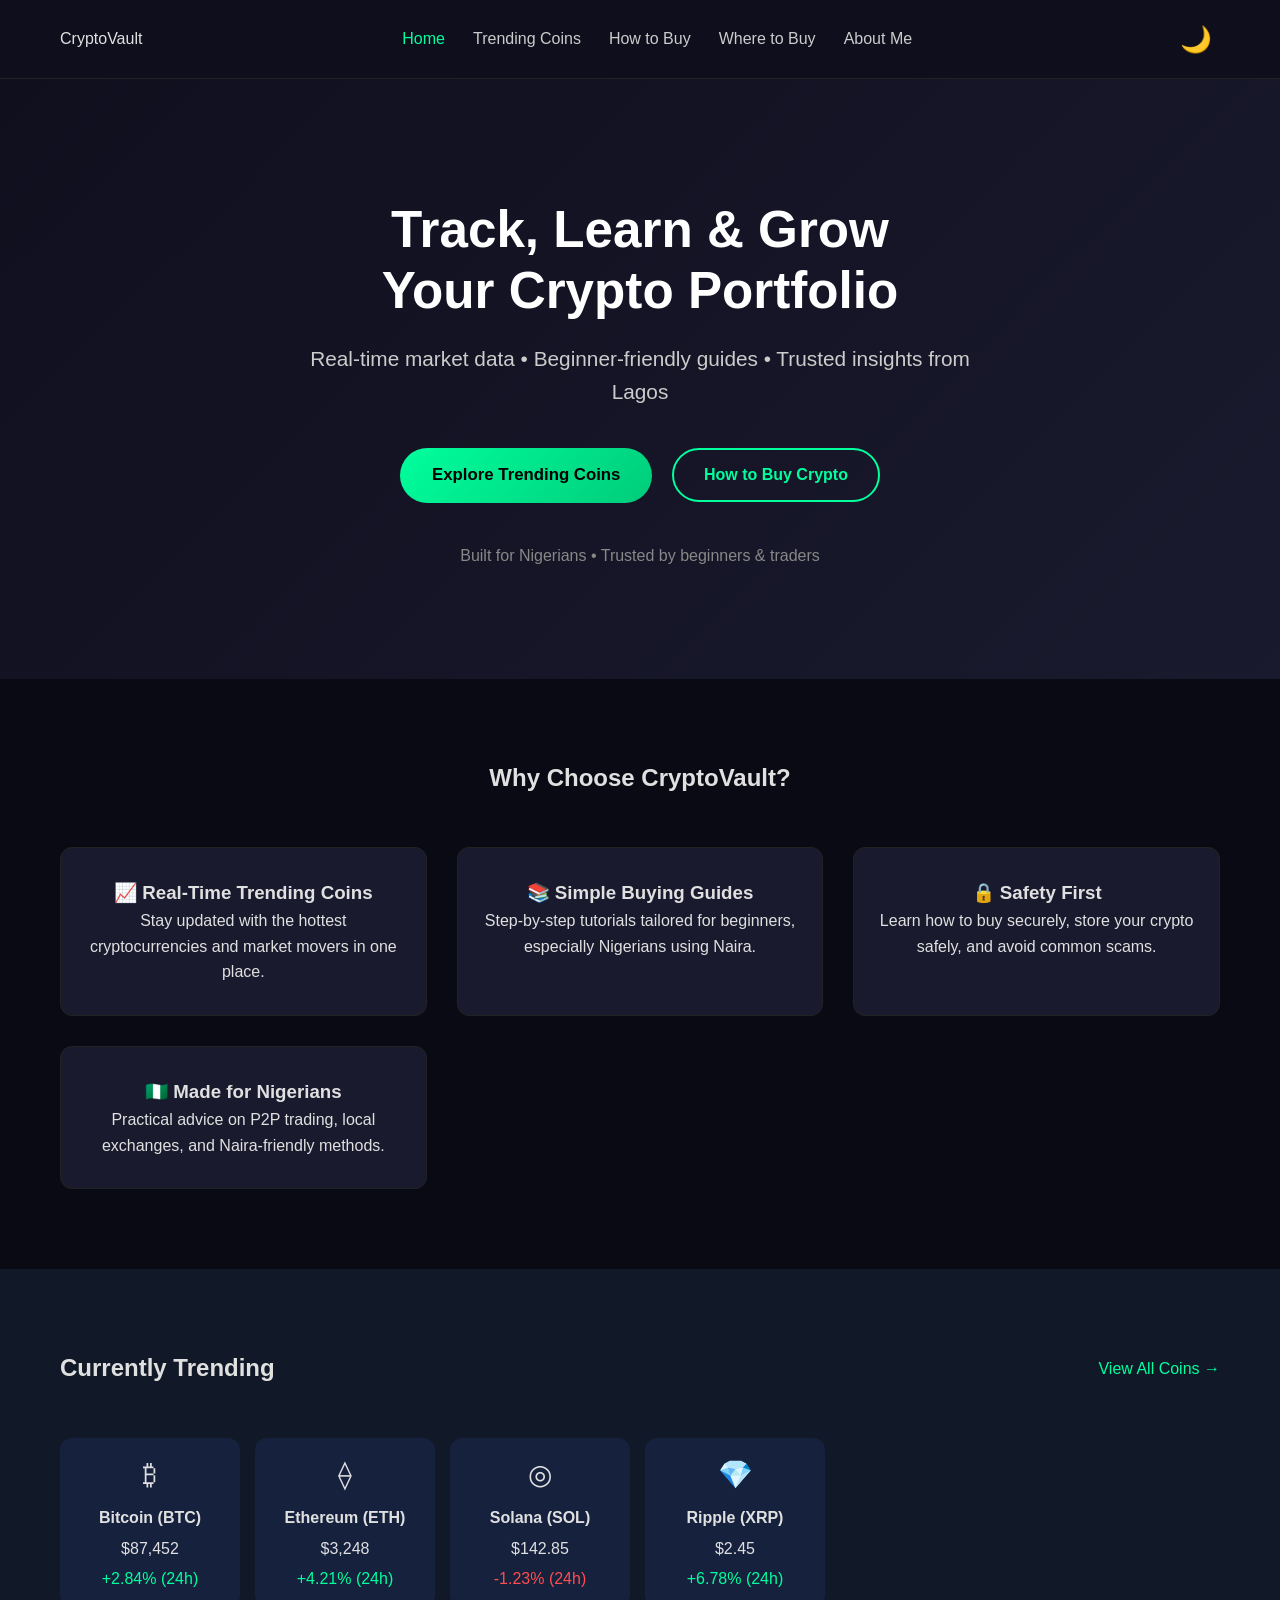
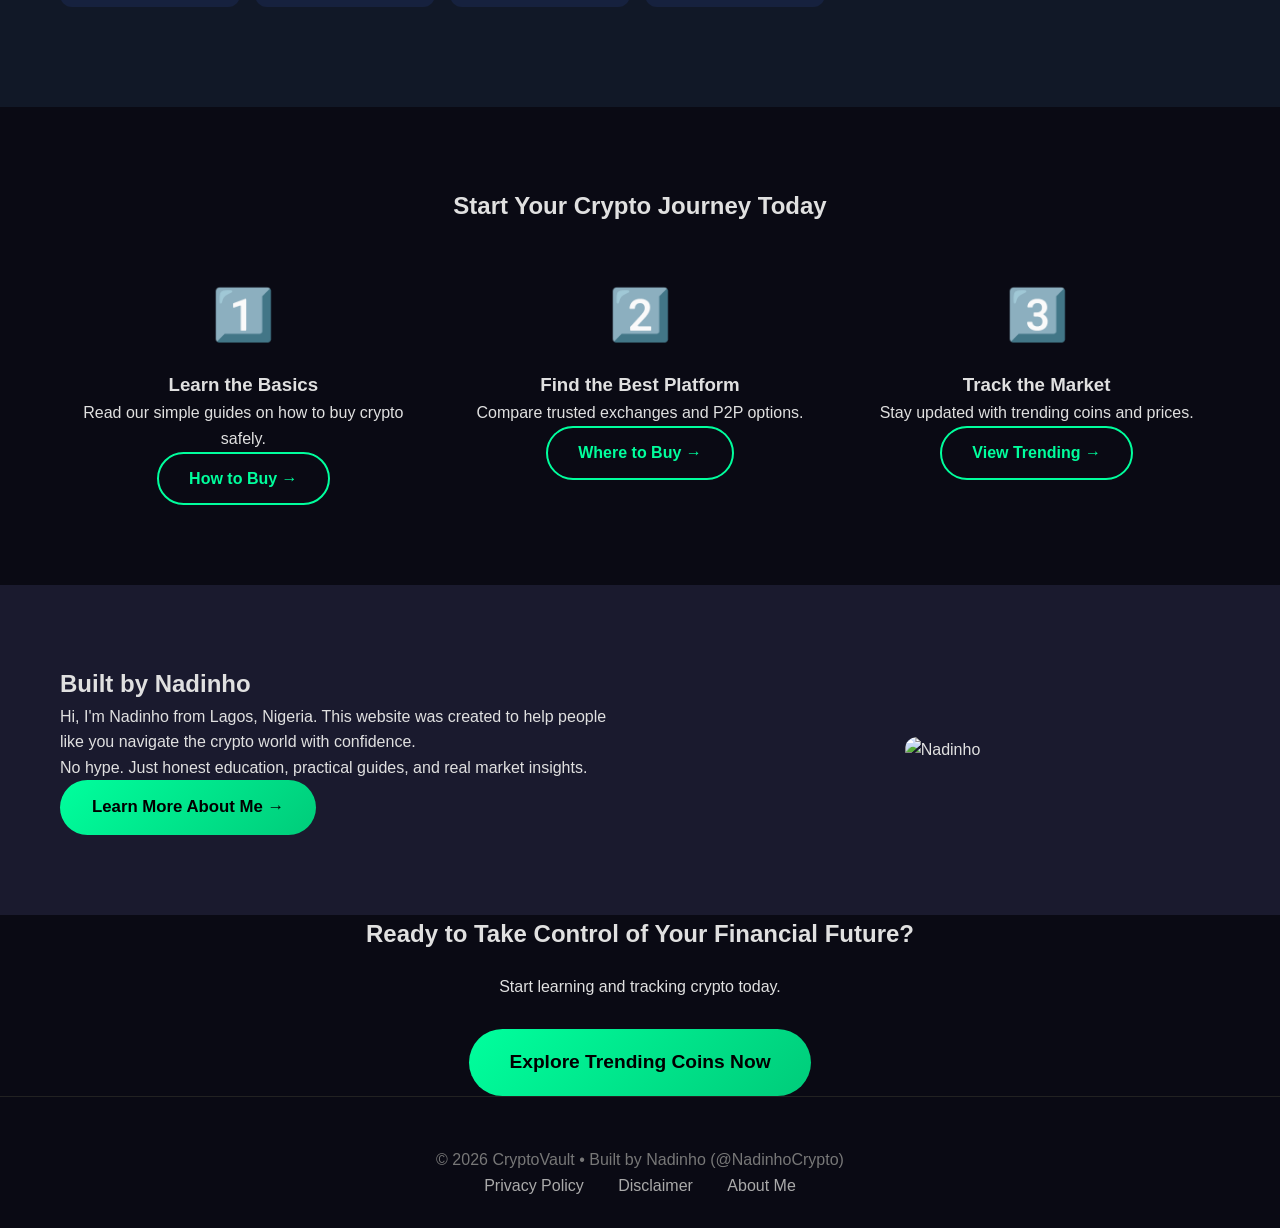
==== index.html @ 2c925127 "Add files via upload" ====
<!DOCTYPE html>
<html lang="en">
<head>
  <meta charset="UTF-8">
  <meta name="viewport" content="width=device-width, initial-scale=1.0">
  <title>CryptoVault - Track & Grow Your Crypto Portfolio</title>
  <link rel="stylesheet" href="assets/css/style.css">
  <style>
    /* Temporary styles - move to style.css later */
    .hero {
      background: linear-gradient(135deg, #0f0f1e, #1a1a2e);
      padding: 120px 20px 80px;
      text-align: center;
      position: relative;
      overflow: hidden;
    }
    .hero h1 {
      font-size: 3.2rem;
      line-height: 1.2;
      margin-bottom: 20px;
    }
    .hero p {
      font-size: 1.3rem;
      max-width: 700px;
      margin: 0 auto 30px;
      color: #ccc;
    }
    .feature-card {
      background: #1a1a2e;
      border-radius: 12px;
      padding: 30px 25px;
      text-align: center;
      transition: transform 0.3s ease;
    }
    .feature-card:hover {
      transform: translateY(-10px);
    }
    .coin-preview {
      display: flex;
      gap: 15px;
      overflow-x: auto;
      padding: 20px 0;
    }
    .mini-coin {
      background: #16213e;
      padding: 15px 20px;
      border-radius: 12px;
      min-width: 180px;
      text-align: center;
    }
  </style>
</head>
<body>

  <!-- NAVBAR -->
  <nav class="navbar">
    <div class="container">
      <div class="logo">CryptoVault</div>
      <ul class="nav-links">
        <li><a href="index.html" class="active">Home</a></li>
        <li><a href="trending.html">Trending Coins</a></li>
        <li><a href="how-to-buy.html">How to Buy</a></li>
        <li><a href="where-to-buy.html">Where to Buy</a></li>
        <li><a href="about.html">About Me</a></li>
      </ul>
      <button class="theme-toggle">🌙</button>
    </div>
  </nav>

  <!-- HERO SECTION -->
  <section class="hero">
    <div class="container">
      <h1>Track, Learn & Grow<br>Your Crypto Portfolio</h1>
      <p>Real-time market data • Beginner-friendly guides • Trusted insights from Lagos</p>
      
      <div style="margin: 40px 0;">
        <a href="trending.html" class="btn-primary" style="margin-right: 15px;">Explore Trending Coins</a>
        <a href="how-to-buy.html" class="btn-secondary">How to Buy Crypto</a>
      </div>

      <p style="font-size: 1rem; color: #888;">Built for Nigerians • Trusted by beginners & traders</p>
    </div>
  </section>

  <!-- FEATURES -->
  <section class="section">
    <div class="container">
      <h2 style="text-align: center; margin-bottom: 50px;">Why Choose CryptoVault?</h2>
      
      <div style="display: grid; grid-template-columns: repeat(auto-fit, minmax(300px, 1fr)); gap: 30px;">
        
        <div class="feature-card">
          <h3>📈 Real-Time Trending Coins</h3>
          <p>Stay updated with the hottest cryptocurrencies and market movers in one place.</p>
        </div>

        <div class="feature-card">
          <h3>📚 Simple Buying Guides</h3>
          <p>Step-by-step tutorials tailored for beginners, especially Nigerians using Naira.</p>
        </div>

        <div class="feature-card">
          <h3>🔒 Safety First</h3>
          <p>Learn how to buy securely, store your crypto safely, and avoid common scams.</p>
        </div>

        <div class="feature-card">
          <h3>🇳🇬 Made for Nigerians</h3>
          <p>Practical advice on P2P trading, local exchanges, and Naira-friendly methods.</p>
        </div>

      </div>
    </div>
  </section>

  <!-- TRENDING PREVIEW -->
  <section class="section" style="background: #111827;">
    <div class="container">
      <div style="display: flex; justify-content: space-between; align-items: center; margin-bottom: 30px;">
        <h2>Currently Trending</h2>
        <a href="trending.html" style="color: #00ff9d; text-decoration: none;">View All Coins →</a>
      </div>

      <div class="coin-preview">
        <!-- Sample Trending Coins -->
        <div class="mini-coin">
          <div style="font-size: 28px; margin-bottom: 8px;">₿</div>
          <h4>Bitcoin (BTC)</h4>
          <p style="margin: 5px 0;">$87,452</p>
          <p class="positive">+2.84% (24h)</p>
        </div>

        <div class="mini-coin">
          <div style="font-size: 28px; margin-bottom: 8px;">⟠</div>
          <h4>Ethereum (ETH)</h4>
          <p style="margin: 5px 0;">$3,248</p>
          <p class="positive">+4.21% (24h)</p>
        </div>

        <div class="mini-coin">
          <div style="font-size: 28px; margin-bottom: 8px;">◎</div>
          <h4>Solana (SOL)</h4>
          <p style="margin: 5px 0;">$142.85</p>
          <p class="negative">-1.23% (24h)</p>
        </div>

        <div class="mini-coin">
          <div style="font-size: 28px; margin-bottom: 8px;">💎</div>
          <h4>Ripple (XRP)</h4>
          <p style="margin: 5px 0;">$2.45</p>
          <p class="positive">+6.78% (24h)</p>
        </div>
      </div>
    </div>
  </section>

  <!-- HOW TO START -->
  <section class="section">
    <div class="container">
      <h2 style="text-align: center; margin-bottom: 50px;">Start Your Crypto Journey Today</h2>
      
      <div style="display: grid; grid-template-columns: repeat(auto-fit, minmax(280px, 1fr)); gap: 30px; text-align: center;">
        
        <div>
          <div style="font-size: 50px; margin-bottom: 15px;">1️⃣</div>
          <h3>Learn the Basics</h3>
          <p>Read our simple guides on how to buy crypto safely.</p>
          <a href="how-to-buy.html" class="btn-secondary">How to Buy →</a>
        </div>

        <div>
          <div style="font-size: 50px; margin-bottom: 15px;">2️⃣</div>
          <h3>Find the Best Platform</h3>
          <p>Compare trusted exchanges and P2P options.</p>
          <a href="where-to-buy.html" class="btn-secondary">Where to Buy →</a>
        </div>

        <div>
          <div style="font-size: 50px; margin-bottom: 15px;">3️⃣</div>
          <h3>Track the Market</h3>
          <p>Stay updated with trending coins and prices.</p>
          <a href="trending.html" class="btn-secondary">View Trending →</a>
        </div>

      </div>
    </div>
  </section>

  <!-- ABOUT ME TEASER -->
  <section class="section" style="background: #1a1a2e;">
    <div class="container">
      <div style="display: flex; flex-wrap: wrap; align-items: center; gap: 50px;">
        <div style="flex: 1; min-width: 280px;">
          <h2>Built by Nadinho</h2>
          <p>
            Hi, I'm Nadinho from Lagos, Nigeria. 
            This website was created to help people like you navigate the crypto world with confidence.
          </p>
          <p>
            No hype. Just honest education, practical guides, and real market insights.
          </p>
          <a href="about.html" class="btn-primary">Learn More About Me →</a>
        </div>
        
        <div style="flex: 1; min-width: 280px; text-align: center;">
          <img src="https://via.placeholder.com/400x300/16213e/00ff9d?text=Nadinho" 
               alt="Nadinho" style="max-width: 100%; border-radius: 12px;">
        </div>
      </div>
    </div>
  </section>

  <!-- FINAL CTA -->
  <section class="cta-section">
    <div class="container" style="text-align: center;">
      <h2>Ready to Take Control of Your Financial Future?</h2>
      <p style="margin: 20px 0 30px;">Start learning and tracking crypto today.</p>
      <a href="trending.html" class="btn-primary" style="font-size: 1.2rem; padding: 18px 40px;">Explore Trending Coins Now</a>
    </div>
  </section>

  <!-- FOOTER -->
  <footer>
    <div class="container">
      <p>&copy; 2026 CryptoVault • Built by Nadinho (@NadinhoCrypto)</p>
      <div class="footer-links">
        <a href="privacy.html">Privacy Policy</a>
        <a href="#">Disclaimer</a>
        <a href="about.html">About Me</a>
      </div>
    </div>
  </footer>

  <script src="assets/js/main.js"></script>
</body>
</html>
---- assets/css/style.css ----
/* ====================== CRYPTOVAULT MAIN STYLES ====================== */
* {
  margin: 0;
  padding: 0;
  box-sizing: border-box;
}

body {
  font-family: 'Segoe UI', Tahoma, Geneva, Verdana, sans-serif;
  background: #0a0a14;
  color: #e0e0e0;
  line-height: 1.6;
}

.container {
  max-width: 1200px;
  margin: 0 auto;
  padding: 0 20px;
}

/* ====================== NAVBAR ====================== */
.navbar {
  background: rgba(15, 15, 30, 0.95);
  backdrop-filter: blur(12px);
  position: sticky;
  top: 0;
  z-index: 1000;
  border-bottom: 1px solid #222;
  padding: 16px 0;
}

.navbar .container {
  display: flex;
  align-items: center;
  justify-content: space-between;
}

.logo a {
  font-size: 1.85rem;
  font-weight: 700;
  color: #00ff9d;
  text-decoration: none;
}

.nav-links {
  display: flex;
  list-style: none;
  gap: 28px;
}

.nav-links a {
  color: #ccc;
  text-decoration: none;
  font-weight: 500;
  transition: all 0.3s ease;
}

.nav-links a:hover,
.nav-links a.active {
  color: #00ff9d;
}

.nav-right {
  display: flex;
  align-items: center;
  gap: 15px;
}

.theme-toggle {
  background: none;
  border: none;
  font-size: 1.6rem;
  cursor: pointer;
  padding: 8px;
  border-radius: 50%;
  transition: 0.3s;
}

.theme-toggle:hover {
  background: rgba(0, 255, 157, 0.1);
}

/* Mobile Menu */
.mobile-menu-btn {
  display: none;
  background: none;
  border: none;
  font-size: 1.8rem;
  color: #ddd;
  cursor: pointer;
}

/* ====================== HERO ====================== */
.hero {
  padding: 140px 20px 100px;
  text-align: center;
  background: linear-gradient(135deg, #0f0f1e 0%, #1a1a2e 100%);
}

.hero-small {
  padding: 100px 20px 60px;
}

.hero h1 {
  font-size: 3.1rem;
  line-height: 1.15;
  margin-bottom: 20px;
  color: white;
}

.hero p {
  font-size: 1.25rem;
  max-width: 720px;
  margin: 0 auto 35px;
  color: #bbbbbb;
}

/* ====================== BUTTONS ====================== */
.btn-primary {
  background: linear-gradient(135deg, #00ff9d, #00cc7a);
  color: #000;
  padding: 14px 32px;
  border: none;
  border-radius: 50px;
  font-weight: 600;
  font-size: 1.05rem;
  cursor: pointer;
  text-decoration: none;
  display: inline-block;
  transition: all 0.3s ease;
}

.btn-primary:hover {
  transform: translateY(-3px);
  box-shadow: 0 10px 25px rgba(0, 255, 157, 0.3);
}

.btn-secondary {
  background: transparent;
  color: #00ff9d;
  border: 2px solid #00ff9d;
  padding: 12px 30px;
  border-radius: 50px;
  font-weight: 600;
  text-decoration: none;
  display: inline-block;
  transition: all 0.3s;
}

.btn-secondary:hover {
  background: #00ff9d;
  color: #000;
}

.btn-small {
  background: #16213e;
  color: #00ff9d;
  border: none;
  padding: 8px 16px;
  border-radius: 8px;
  font-size: 0.9rem;
  cursor: pointer;
}

/* ====================== SECTIONS ====================== */
.section {
  padding: 80px 0;
}

.main-content {
  padding: 40px 0 80px;
}

/* ====================== TABLES ====================== */
table {
  width: 100%;
  border-collapse: collapse;
  margin: 20px 0;
}

th, td {
  padding: 16px 12px;
  text-align: left;
}

th {
  background: #16213e;
  color: #00ff9d;
  font-weight: 600;
}

tr:hover {
  background: #1f1f38;
}

/* Positive / Negative Changes */
.positive { color: #00ff9d; }
.negative { color: #ff4d4d; }

/* ====================== CARDS ====================== */
.platform-card,
.feature-card,
.step-card {
  background: #1a1a2e;
  border-radius: 16px;
  padding: 30px;
  transition: all 0.4s ease;
  border: 1px solid #222;
}

.platform-card:hover,
.feature-card:hover,
.step-card:hover {
  transform: translateY(-8px);
  border-color: #00ff9d;
  box-shadow: 0 15px 35px rgba(0, 255, 157, 0.08);
}

/* ====================== FOOTER ====================== */
footer {
  background: #0a0a14;
  padding: 50px 0 30px;
  border-top: 1px solid #222;
  text-align: center;
  color: #777;
}

.footer-links a {
  color: #aaa;
  text-decoration: none;
  margin: 0 15px;
}

.footer-links a:hover {
  color: #00ff9d;
}

/* ====================== WARNING BOX ====================== */
.warning-box {
  background: #2a1b1b;
  border-left: 5px solid #ff4d4d;
  padding: 25px;
  border-radius: 8px;
  margin: 40px 0;
}

/* ====================== RESPONSIVE DESIGN ====================== */
@media (max-width: 768px) {
  .nav-links {
    position: fixed;
    top: 76px;
    left: -100%;
    width: 100%;
    height: calc(100vh - 76px);
    background: #0a0a14;
    flex-direction: column;
    align-items: center;
    justify-content: flex-start;
    padding-top: 60px;
    gap: 30px;
    transition: 0.4s ease;
    z-index: 999;
  }

  .nav-links.active {
    left: 0;
  }

  .mobile-menu-btn {
    display: block;
  }

  .hero h1 {
    font-size: 2.4rem;
  }

  .hero p {
    font-size: 1.1rem;
  }
}

/* ====================== UTILITY CLASSES ====================== */
.text-center {
  text-align: center;
}

.mt-50 { margin-top: 50px; }
.mb-50 { margin-bottom: 50px; }

/* Make sure links in footer and nav are consistent */
a {
  transition: color 0.3s;
}
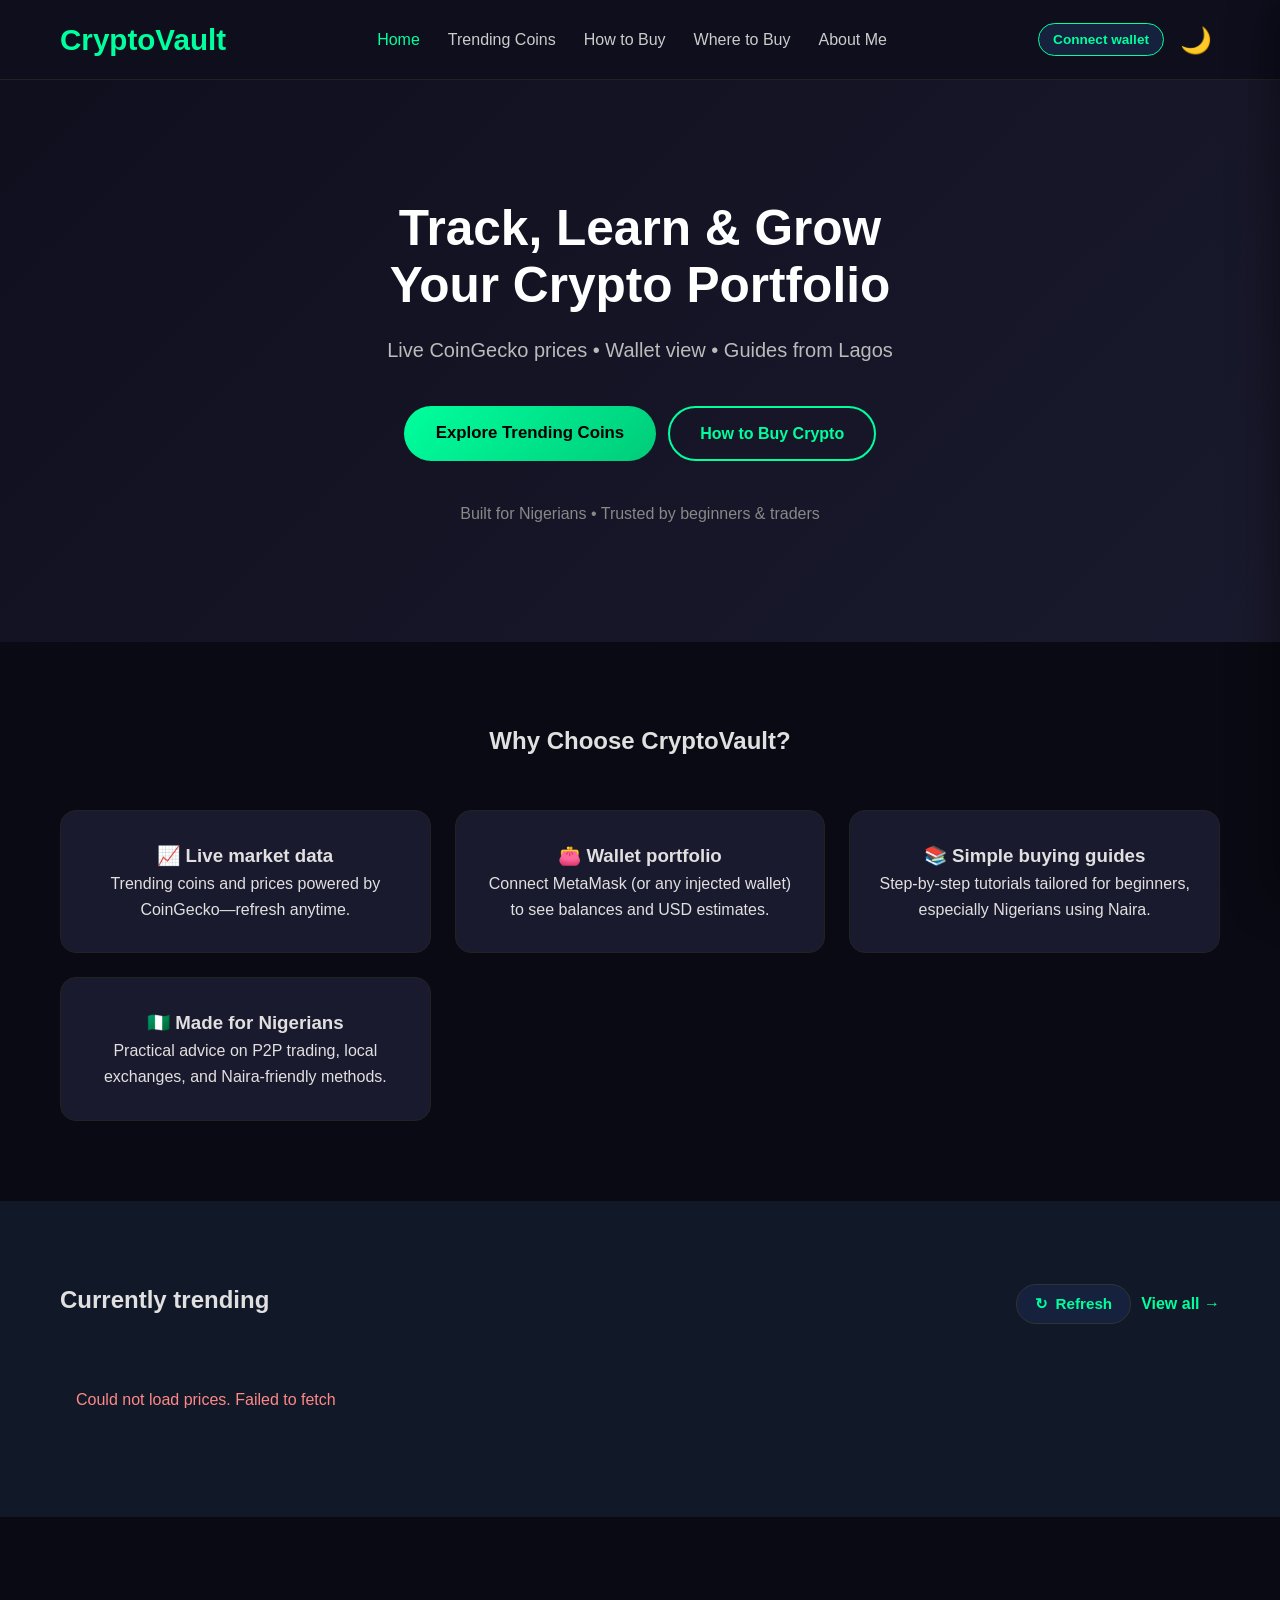
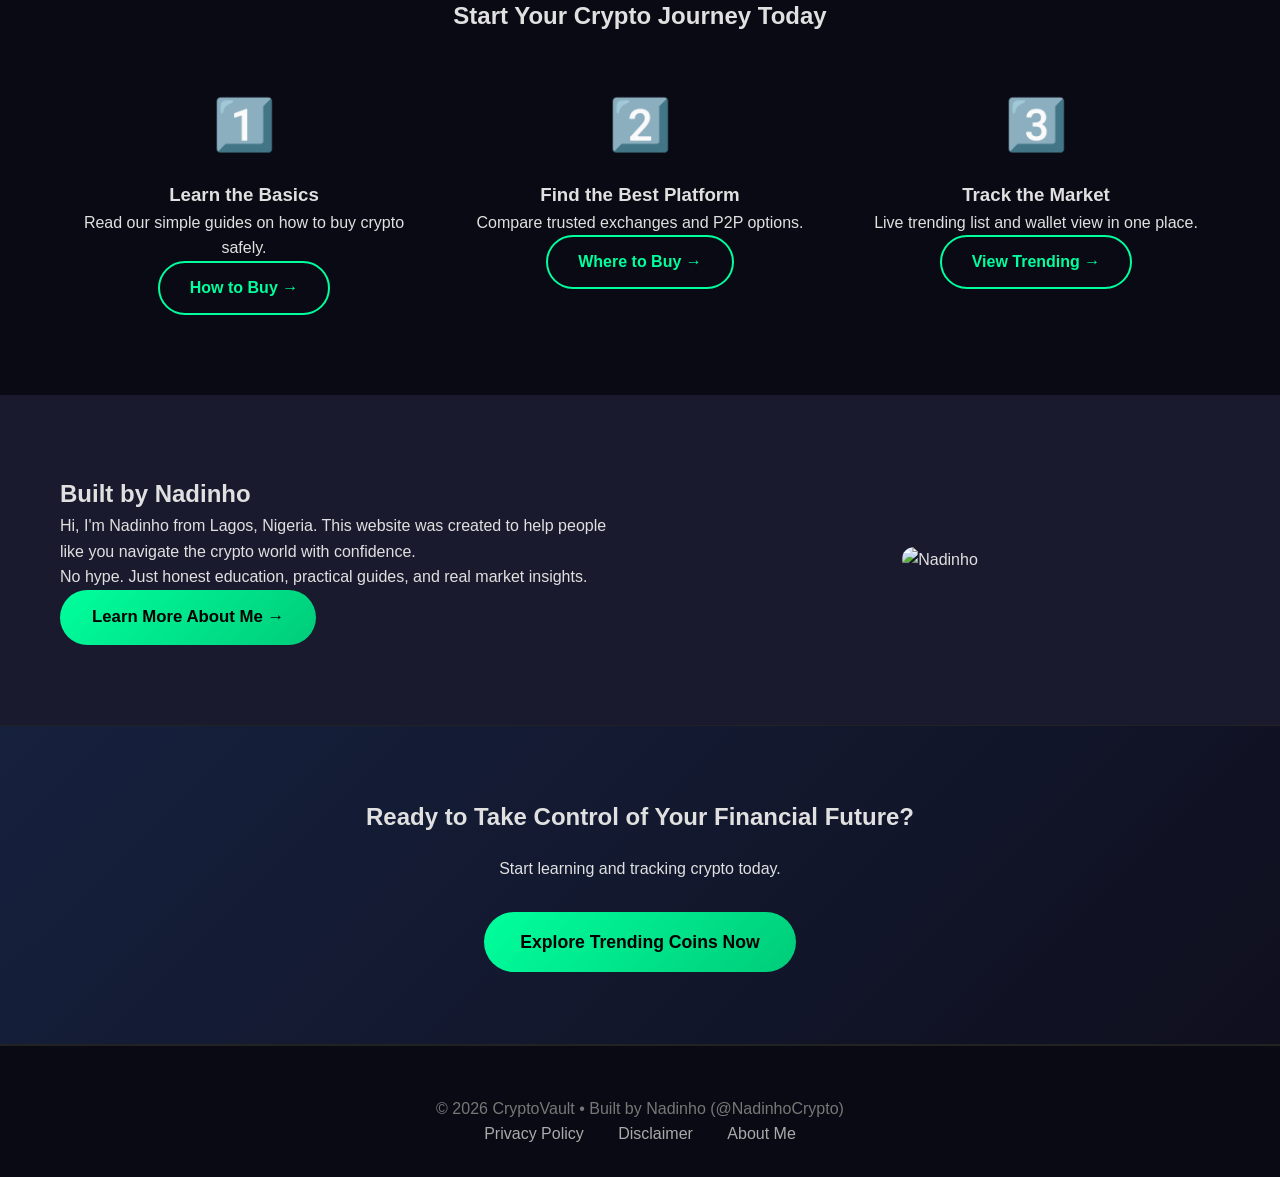
==== commit e9d057a3: "Add files via upload" ====
--- a/index.html
+++ b/index.html
@@ -6,75 +6,48 @@
   <title>CryptoVault - Track & Grow Your Crypto Portfolio</title>
   <link rel="stylesheet" href="assets/css/style.css">
   <style>
-    /* Temporary styles - move to style.css later */
-    .hero {
+    .hero-index {
       background: linear-gradient(135deg, #0f0f1e, #1a1a2e);
-      padding: 120px 20px 80px;
+      padding: clamp(72px, 12vw, 120px) 20px clamp(56px, 8vw, 80px);
       text-align: center;
       position: relative;
       overflow: hidden;
     }
-    .hero h1 {
-      font-size: 3.2rem;
-      line-height: 1.2;
-      margin-bottom: 20px;
-    }
-    .hero p {
-      font-size: 1.3rem;
-      max-width: 700px;
-      margin: 0 auto 30px;
-      color: #ccc;
-    }
     .feature-card {
-      background: #1a1a2e;
-      border-radius: 12px;
-      padding: 30px 25px;
-      text-align: center;
       transition: transform 0.3s ease;
     }
     .feature-card:hover {
       transform: translateY(-10px);
     }
-    .coin-preview {
-      display: flex;
-      gap: 15px;
-      overflow-x: auto;
-      padding: 20px 0;
-    }
-    .mini-coin {
-      background: #16213e;
-      padding: 15px 20px;
-      border-radius: 12px;
-      min-width: 180px;
-      text-align: center;
-    }
   </style>
 </head>
 <body>
 
-  <!-- NAVBAR -->
   <nav class="navbar">
-    <div class="container">
-      <div class="logo">CryptoVault</div>
+    <div class="container navbar-inner">
+      <div class="logo"><a href="index.html">CryptoVault</a></div>
       <ul class="nav-links">
-        <li><a href="index.html" class="active">Home</a></li>
+        <li><a href="index.html">Home</a></li>
         <li><a href="trending.html">Trending Coins</a></li>
         <li><a href="how-to-buy.html">How to Buy</a></li>
         <li><a href="where-to-buy.html">Where to Buy</a></li>
         <li><a href="about.html">About Me</a></li>
       </ul>
-      <button class="theme-toggle">🌙</button>
+      <div class="nav-actions">
+        <button type="button" class="btn-wallet-nav">Connect wallet</button>
+        <button type="button" class="theme-toggle" aria-label="Toggle theme">🌙</button>
+        <button type="button" class="mobile-menu-btn" aria-label="Open menu" aria-expanded="false">☰</button>
+      </div>
     </div>
   </nav>
 
-  <!-- HERO SECTION -->
-  <section class="hero">
+  <section class="hero hero-index">
     <div class="container">
       <h1>Track, Learn & Grow<br>Your Crypto Portfolio</h1>
-      <p>Real-time market data • Beginner-friendly guides • Trusted insights from Lagos</p>
-      
-      <div style="margin: 40px 0;">
-        <a href="trending.html" class="btn-primary" style="margin-right: 15px;">Explore Trending Coins</a>
+      <p>Live CoinGecko prices • Wallet view • Guides from Lagos</p>
+
+      <div class="hero-cta-row">
+        <a href="trending.html" class="btn-primary">Explore Trending Coins</a>
         <a href="how-to-buy.html" class="btn-secondary">How to Buy Crypto</a>
       </div>
 
@@ -82,29 +55,28 @@
     </div>
   </section>
 
-  <!-- FEATURES -->
   <section class="section">
     <div class="container">
       <h2 style="text-align: center; margin-bottom: 50px;">Why Choose CryptoVault?</h2>
-      
-      <div style="display: grid; grid-template-columns: repeat(auto-fit, minmax(300px, 1fr)); gap: 30px;">
-        
-        <div class="feature-card">
-          <h3>📈 Real-Time Trending Coins</h3>
-          <p>Stay updated with the hottest cryptocurrencies and market movers in one place.</p>
+
+      <div style="display: grid; grid-template-columns: repeat(auto-fit, minmax(min(100%, 280px), 1fr)); gap: 24px;">
+
+        <div class="feature-card" style="text-align: center; padding: 30px 25px;">
+          <h3>📈 Live market data</h3>
+          <p>Trending coins and prices powered by CoinGecko—refresh anytime.</p>
         </div>
 
-        <div class="feature-card">
-          <h3>📚 Simple Buying Guides</h3>
+        <div class="feature-card" style="text-align: center; padding: 30px 25px;">
+          <h3>👛 Wallet portfolio</h3>
+          <p>Connect MetaMask (or any injected wallet) to see balances and USD estimates.</p>
+        </div>
+
+        <div class="feature-card" style="text-align: center; padding: 30px 25px;">
+          <h3>📚 Simple buying guides</h3>
           <p>Step-by-step tutorials tailored for beginners, especially Nigerians using Naira.</p>
         </div>
 
-        <div class="feature-card">
-          <h3>🔒 Safety First</h3>
-          <p>Learn how to buy securely, store your crypto safely, and avoid common scams.</p>
-        </div>
-
-        <div class="feature-card">
+        <div class="feature-card" style="text-align: center; padding: 30px 25px;">
           <h3>🇳🇬 Made for Nigerians</h3>
           <p>Practical advice on P2P trading, local exchanges, and Naira-friendly methods.</p>
         </div>
@@ -113,54 +85,33 @@
     </div>
   </section>
 
-  <!-- TRENDING PREVIEW -->
   <section class="section" style="background: #111827;">
     <div class="container">
-      <div style="display: flex; justify-content: space-between; align-items: center; margin-bottom: 30px;">
-        <h2>Currently Trending</h2>
-        <a href="trending.html" style="color: #00ff9d; text-decoration: none;">View All Coins →</a>
+      <div class="trending-toolbar">
+        <div>
+          <h2>Currently trending</h2>
+          <p id="homePricesUpdated" class="home-prices-meta" aria-live="polite"></p>
+        </div>
+        <div class="toolbar-actions">
+          <button type="button" class="btn-refresh" id="homeRefreshBtn" title="Reload prices from CoinGecko">
+            <span class="refresh-icon" aria-hidden="true">↻</span> Refresh
+          </button>
+          <a href="trending.html" style="color: #00ff9d; text-decoration: none; font-weight: 600;">View all →</a>
+        </div>
       </div>
 
-      <div class="coin-preview">
-        <!-- Sample Trending Coins -->
-        <div class="mini-coin">
-          <div style="font-size: 28px; margin-bottom: 8px;">₿</div>
-          <h4>Bitcoin (BTC)</h4>
-          <p style="margin: 5px 0;">$87,452</p>
-          <p class="positive">+2.84% (24h)</p>
-        </div>
-
-        <div class="mini-coin">
-          <div style="font-size: 28px; margin-bottom: 8px;">⟠</div>
-          <h4>Ethereum (ETH)</h4>
-          <p style="margin: 5px 0;">$3,248</p>
-          <p class="positive">+4.21% (24h)</p>
-        </div>
-
-        <div class="mini-coin">
-          <div style="font-size: 28px; margin-bottom: 8px;">◎</div>
-          <h4>Solana (SOL)</h4>
-          <p style="margin: 5px 0;">$142.85</p>
-          <p class="negative">-1.23% (24h)</p>
-        </div>
-
-        <div class="mini-coin">
-          <div style="font-size: 28px; margin-bottom: 8px;">💎</div>
-          <h4>Ripple (XRP)</h4>
-          <p style="margin: 5px 0;">$2.45</p>
-          <p class="positive">+6.78% (24h)</p>
-        </div>
+      <div class="coin-preview" id="homeTrendingPreview" aria-live="polite" aria-busy="true">
+        <p class="price-error" style="min-width:100%;text-align:center;">Loading prices…</p>
       </div>
     </div>
   </section>
 
-  <!-- HOW TO START -->
   <section class="section">
     <div class="container">
       <h2 style="text-align: center; margin-bottom: 50px;">Start Your Crypto Journey Today</h2>
-      
-      <div style="display: grid; grid-template-columns: repeat(auto-fit, minmax(280px, 1fr)); gap: 30px; text-align: center;">
-        
+
+      <div style="display: grid; grid-template-columns: repeat(auto-fit, minmax(min(100%, 260px), 1fr)); gap: 28px; text-align: center;">
+
         <div>
           <div style="font-size: 50px; margin-bottom: 15px;">1️⃣</div>
           <h3>Learn the Basics</h3>
@@ -178,7 +129,7 @@
         <div>
           <div style="font-size: 50px; margin-bottom: 15px;">3️⃣</div>
           <h3>Track the Market</h3>
-          <p>Stay updated with trending coins and prices.</p>
+          <p>Live trending list and wallet view in one place.</p>
           <a href="trending.html" class="btn-secondary">View Trending →</a>
         </div>
 
@@ -186,14 +137,13 @@
     </div>
   </section>
 
-  <!-- ABOUT ME TEASER -->
   <section class="section" style="background: #1a1a2e;">
     <div class="container">
-      <div style="display: flex; flex-wrap: wrap; align-items: center; gap: 50px;">
-        <div style="flex: 1; min-width: 280px;">
+      <div style="display: flex; flex-wrap: wrap; align-items: center; gap: 40px;">
+        <div style="flex: 1; min-width: min(100%, 280px);">
           <h2>Built by Nadinho</h2>
           <p>
-            Hi, I'm Nadinho from Lagos, Nigeria. 
+            Hi, I'm Nadinho from Lagos, Nigeria.
             This website was created to help people like you navigate the crypto world with confidence.
           </p>
           <p>
@@ -201,25 +151,23 @@
           </p>
           <a href="about.html" class="btn-primary">Learn More About Me →</a>
         </div>
-        
-        <div style="flex: 1; min-width: 280px; text-align: center;">
-          <img src="https://via.placeholder.com/400x300/16213e/00ff9d?text=Nadinho" 
-               alt="Nadinho" style="max-width: 100%; border-radius: 12px;">
+
+        <div style="flex: 1; min-width: min(100%, 280px); text-align: center;">
+          <img src="https://via.placeholder.com/400x300/16213e/00ff9d?text=Nadinho"
+               alt="Nadinho" style="max-width: 100%; border-radius: 12px; height: auto;">
         </div>
       </div>
     </div>
   </section>
 
-  <!-- FINAL CTA -->
   <section class="cta-section">
     <div class="container" style="text-align: center;">
       <h2>Ready to Take Control of Your Financial Future?</h2>
       <p style="margin: 20px 0 30px;">Start learning and tracking crypto today.</p>
-      <a href="trending.html" class="btn-primary" style="font-size: 1.2rem; padding: 18px 40px;">Explore Trending Coins Now</a>
+      <a href="trending.html" class="btn-primary" style="font-size: 1.1rem; padding: 16px 36px;">Explore Trending Coins Now</a>
     </div>
   </section>
 
-  <!-- FOOTER -->
   <footer>
     <div class="container">
       <p>&copy; 2026 CryptoVault • Built by Nadinho (@NadinhoCrypto)</p>
@@ -231,6 +179,7 @@
     </div>
   </footer>
 
+  <script src="https://cdn.jsdelivr.net/npm/ethers@6.13.4/dist/ethers.umd.min.js" crossorigin="anonymous"></script>
   <script src="assets/js/main.js"></script>
 </body>
-</html>+</html>
--- a/assets/css/style.css
+++ b/assets/css/style.css
@@ -29,23 +29,73 @@
   padding: 16px 0;
 }
 
-.navbar .container {
+.navbar .container,
+.navbar-inner {
   display: flex;
   align-items: center;
   justify-content: space-between;
-}
-
-.logo a {
+  gap: 12px;
+  flex-wrap: nowrap;
+}
+
+.logo {
   font-size: 1.85rem;
   font-weight: 700;
   color: #00ff9d;
+  flex-shrink: 0;
+}
+
+.logo a {
+  font-size: inherit;
+  font-weight: inherit;
+  color: inherit;
   text-decoration: none;
+}
+
+.logo a:hover {
+  opacity: 0.9;
 }
 
 .nav-links {
   display: flex;
   list-style: none;
   gap: 28px;
+  margin: 0;
+  padding: 0;
+  flex: 1;
+  justify-content: center;
+  align-items: center;
+}
+
+.nav-actions {
+  display: flex;
+  align-items: center;
+  gap: 8px;
+  flex-shrink: 0;
+}
+
+.btn-wallet-nav {
+  background: #16213e;
+  color: #00ff9d;
+  border: 1px solid #00ff9d;
+  padding: 8px 14px;
+  border-radius: 999px;
+  font-size: 0.85rem;
+  font-weight: 600;
+  cursor: pointer;
+  white-space: nowrap;
+  max-width: 140px;
+  overflow: hidden;
+  text-overflow: ellipsis;
+}
+
+.btn-wallet-nav:hover {
+  background: rgba(0, 255, 157, 0.12);
+}
+
+.btn-wallet-nav:disabled {
+  opacity: 0.6;
+  cursor: wait;
 }
 
 .nav-links a {
@@ -85,9 +135,16 @@
   display: none;
   background: none;
   border: none;
-  font-size: 1.8rem;
+  font-size: 1.75rem;
   color: #ddd;
   cursor: pointer;
+  padding: 6px 10px;
+  border-radius: 8px;
+  line-height: 1;
+}
+
+.mobile-menu-btn:hover {
+  background: rgba(255, 255, 255, 0.06);
 }
 
 /* ====================== HERO ====================== */
@@ -162,6 +219,19 @@
   cursor: pointer;
 }
 
+/* ====================== CTA STRIP ====================== */
+.cta-section {
+  padding: 72px 20px;
+  background: linear-gradient(135deg, #16213e, #0f0f1e);
+  border-top: 1px solid #222;
+  border-bottom: 1px solid #222;
+}
+
+:root[data-theme='light'] .cta-section {
+  background: linear-gradient(135deg, #e8eef5, #dde5f0);
+  border-color: #ddd;
+}
+
 /* ====================== SECTIONS ====================== */
 .section {
   padding: 80px 0;
@@ -244,22 +314,500 @@
   margin: 40px 0;
 }
 
+/* ====================== LIVE PRICES / HOME PREVIEW ====================== */
+.trending-toolbar {
+  display: flex;
+  flex-wrap: wrap;
+  align-items: center;
+  justify-content: space-between;
+  gap: 16px;
+  margin-bottom: 24px;
+}
+
+.trending-toolbar h2 {
+  margin: 0;
+}
+
+.trending-meta,
+.home-prices-meta {
+  font-size: 0.9rem;
+  color: #888;
+  margin: 8px 0 0;
+}
+
+.toolbar-actions {
+  display: flex;
+  flex-wrap: wrap;
+  gap: 10px;
+  align-items: center;
+}
+
+.btn-refresh {
+  display: inline-flex;
+  align-items: center;
+  gap: 8px;
+  background: #16213e;
+  color: #00ff9d;
+  border: 1px solid #333;
+  padding: 10px 18px;
+  border-radius: 999px;
+  font-weight: 600;
+  font-size: 0.95rem;
+  cursor: pointer;
+  transition: border-color 0.2s, background 0.2s;
+}
+
+.btn-refresh:hover:not(:disabled) {
+  border-color: #00ff9d;
+  background: #1c2a4a;
+}
+
+.btn-refresh:disabled {
+  opacity: 0.65;
+  cursor: wait;
+}
+
+.btn-refresh.is-loading .refresh-icon {
+  animation: spin 0.8s linear infinite;
+}
+
+@keyframes spin {
+  to {
+    transform: rotate(360deg);
+  }
+}
+
+.coin-preview {
+  display: flex;
+  gap: 15px;
+  overflow-x: auto;
+  padding: 20px 0 8px;
+  scroll-snap-type: x mandatory;
+  -webkit-overflow-scrolling: touch;
+}
+
+.mini-coin {
+  background: #16213e;
+  padding: 16px 18px;
+  border-radius: 12px;
+  min-width: min(200px, 85vw);
+  max-width: 220px;
+  text-align: center;
+  flex-shrink: 0;
+  scroll-snap-align: start;
+  border: 1px solid #2a2a40;
+}
+
+.mini-coin-icon {
+  margin-bottom: 8px;
+  display: flex;
+  justify-content: center;
+  align-items: center;
+  min-height: 36px;
+}
+
+.coin-logo-img {
+  width: 32px;
+  height: 32px;
+  border-radius: 50%;
+  object-fit: cover;
+}
+
+.coin-logo-img.sm {
+  width: 28px;
+  height: 28px;
+}
+
+.coin-logo-fallback {
+  width: 32px;
+  height: 32px;
+  border-radius: 50%;
+  background: #333;
+  display: flex;
+  align-items: center;
+  justify-content: center;
+  font-size: 1rem;
+  font-weight: 700;
+  color: #00ff9d;
+}
+
+.coin-logo-fallback.sm {
+  width: 28px;
+  height: 28px;
+  font-size: 0.85rem;
+}
+
+.mini-coin h4 {
+  font-size: 0.95rem;
+  margin-bottom: 6px;
+}
+
+.price-error,
+.price-error-cell {
+  color: #ff8888;
+  padding: 16px;
+  text-align: center;
+}
+
+.coin-sym {
+  color: #666;
+  font-weight: 400;
+  font-size: 0.9em;
+}
+
+.coin-logo-wrap {
+  display: flex;
+  align-items: center;
+}
+
+.btn-small-link {
+  text-decoration: none;
+  display: inline-block;
+  text-align: center;
+}
+
+/* ====================== WALLET PANEL ====================== */
+.portfolio-overlay {
+  position: fixed;
+  inset: 0;
+  background: rgba(0, 0, 0, 0.6);
+  z-index: 10000;
+  opacity: 0;
+  visibility: hidden;
+  transition: opacity 0.25s ease, visibility 0.25s ease;
+}
+
+.portfolio-overlay.open {
+  opacity: 1;
+  visibility: visible;
+}
+
+.portfolio-panel {
+  position: fixed;
+  top: 0;
+  right: 0;
+  width: min(100%, 400px);
+  max-width: 100%;
+  height: 100%;
+  height: 100dvh;
+  background: #12121f;
+  border-left: 1px solid #2a2a40;
+  z-index: 10001;
+  padding: 20px 20px 32px;
+  overflow-y: auto;
+  transform: translateX(100%);
+  transition: transform 0.3s ease;
+  box-shadow: -8px 0 40px rgba(0, 0, 0, 0.4);
+}
+
+.portfolio-panel.open {
+  transform: translateX(0);
+}
+
+body.portfolio-open {
+  overflow: hidden;
+}
+
+.portfolio-panel-head {
+  display: flex;
+  align-items: center;
+  justify-content: space-between;
+  gap: 12px;
+  margin-bottom: 12px;
+}
+
+.portfolio-panel-head h2 {
+  font-size: 1.25rem;
+  margin: 0;
+}
+
+.icon-btn {
+  background: transparent;
+  border: none;
+  color: #aaa;
+  font-size: 1.75rem;
+  line-height: 1;
+  cursor: pointer;
+  padding: 4px 10px;
+  border-radius: 8px;
+}
+
+.icon-btn:hover {
+  color: #fff;
+  background: rgba(255, 255, 255, 0.06);
+}
+
+.portfolio-address {
+  font-size: 0.8rem;
+  word-break: break-all;
+  color: #888;
+  margin-bottom: 16px;
+}
+
+.portfolio-actions {
+  display: flex;
+  flex-wrap: wrap;
+  gap: 10px;
+  margin-bottom: 20px;
+}
+
+.btn-compact {
+  padding: 10px 16px;
+  font-size: 0.9rem;
+}
+
+.btn-ghost {
+  background: transparent;
+  color: #aaa;
+  border: 1px solid #444;
+  padding: 10px 16px;
+  border-radius: 999px;
+  font-size: 0.9rem;
+  cursor: pointer;
+}
+
+.btn-ghost:hover {
+  color: #fff;
+  border-color: #666;
+}
+
+.portfolio-content {
+  font-size: 0.95rem;
+}
+
+.portfolio-section {
+  margin-bottom: 20px;
+  padding-bottom: 16px;
+  border-bottom: 1px solid #2a2a40;
+}
+
+.portfolio-label {
+  font-size: 0.75rem;
+  text-transform: uppercase;
+  letter-spacing: 0.06em;
+  color: #888;
+  margin-bottom: 6px;
+}
+
+.portfolio-value {
+  font-size: 1.05rem;
+}
+
+.portfolio-usd {
+  color: #00ff9d;
+  margin-top: 6px;
+  font-weight: 600;
+}
+
+.portfolio-loading {
+  color: #888;
+}
+
+.muted {
+  color: #777;
+}
+
+.muted.small {
+  font-size: 0.85rem;
+}
+
+.token-list {
+  list-style: none;
+  margin: 0;
+  padding: 0;
+}
+
+.token-list li {
+  display: flex;
+  justify-content: space-between;
+  gap: 12px;
+  padding: 10px 0;
+  border-bottom: 1px solid #222;
+}
+
+.portfolio-disclaimer {
+  font-size: 0.75rem;
+  color: #666;
+  margin-top: 24px;
+  line-height: 1.5;
+}
+
+.mono {
+  font-family: ui-monospace, monospace;
+}
+
+/* ====================== TABLES (MOBILE) ====================== */
+.table-scroll {
+  width: 100%;
+  overflow-x: auto;
+  -webkit-overflow-scrolling: touch;
+  margin: 0 -12px;
+  padding: 0 12px;
+}
+
+.coin-table {
+  min-width: 720px;
+}
+
+@media (max-width: 768px) {
+  .table-scroll {
+    margin: 0 -16px;
+    padding: 0 16px;
+  }
+
+  .coin-table {
+    min-width: 0;
+  }
+
+  .coin-table,
+  .coin-table thead,
+  .coin-table tbody,
+  .coin-table th,
+  .coin-table td,
+  .coin-table tr {
+    display: block;
+  }
+
+  .coin-table thead {
+    display: none;
+  }
+
+  .coin-table tr.coin-row {
+    margin-bottom: 16px;
+    padding: 16px;
+    background: #1a1a2e;
+    border-radius: 12px;
+    border: 1px solid #2a2a40;
+  }
+
+  .coin-table td {
+    border: none;
+    padding: 8px 0;
+    text-align: right;
+    position: relative;
+    padding-left: 42%;
+  }
+
+  .coin-table td::before {
+    content: attr(data-label);
+    position: absolute;
+    left: 0;
+    width: 40%;
+    text-align: left;
+    color: #888;
+    font-size: 0.8rem;
+  }
+
+  .coin-table td[data-label=''] {
+    padding-left: 0;
+    text-align: left;
+  }
+
+  .coin-table td[data-label='']::before {
+    display: none;
+  }
+
+  .coin-table .coin-name {
+    justify-content: flex-end;
+  }
+}
+
+/* ====================== LIGHT THEME ====================== */
+:root[data-theme='light'] {
+  color-scheme: light;
+}
+
+:root[data-theme='light'] body {
+  background: #f4f6f8;
+  color: #1a1a2e;
+}
+
+:root[data-theme='light'] .navbar {
+  background: rgba(255, 255, 255, 0.95);
+  border-bottom-color: #e0e0e0;
+}
+
+:root[data-theme='light'] .nav-links a {
+  color: #444;
+}
+
+:root[data-theme='light'] .logo,
+:root[data-theme='light'] .logo a {
+  color: #00a86b;
+}
+
+:root[data-theme='light'] .feature-card,
+:root[data-theme='light'] .mini-coin,
+:root[data-theme='light'] .platform-card {
+  background: #fff;
+  border-color: #e8e8e8;
+  color: #222;
+}
+
+:root[data-theme='light'] .hero {
+  background: linear-gradient(135deg, #eef2f7, #e2e8f0);
+}
+
+:root[data-theme='light'] .hero h1 {
+  color: #111;
+}
+
+:root[data-theme='light'] .portfolio-panel {
+  background: #fff;
+  border-left-color: #e0e0e0;
+  color: #222;
+}
+
+:root[data-theme='light'] .coin-table tr.coin-row {
+  background: #fff;
+  border-color: #e8e8e8;
+}
+
+:root[data-theme='light'] .coin-table td::before {
+  color: #666;
+}
+
+/* ====================== HERO CTA (MOBILE) ====================== */
+.hero-cta-row {
+  display: flex;
+  flex-wrap: wrap;
+  gap: 12px;
+  justify-content: center;
+  margin: 40px 0;
+}
+
+.hero-cta-row .btn-primary,
+.hero-cta-row .btn-secondary {
+  min-height: 48px;
+  display: inline-flex;
+  align-items: center;
+  justify-content: center;
+}
+
 /* ====================== RESPONSIVE DESIGN ====================== */
 @media (max-width: 768px) {
   .nav-links {
     position: fixed;
-    top: 76px;
+    top: 72px;
     left: -100%;
     width: 100%;
-    height: calc(100vh - 76px);
+    height: calc(100vh - 72px);
+    height: calc(100dvh - 72px);
     background: #0a0a14;
     flex-direction: column;
     align-items: center;
     justify-content: flex-start;
-    padding-top: 60px;
-    gap: 30px;
-    transition: 0.4s ease;
+    padding-top: 48px;
+    gap: 24px;
+    transition: 0.35s ease;
     z-index: 999;
+    flex: none;
+    justify-content: flex-start;
+  }
+
+  :root[data-theme='light'] .nav-links {
+    background: #fff;
+    box-shadow: 0 12px 40px rgba(0, 0, 0, 0.08);
   }
 
   .nav-links.active {
@@ -271,11 +819,32 @@
   }
 
   .hero h1 {
-    font-size: 2.4rem;
+    font-size: clamp(1.75rem, 6vw, 2.4rem);
   }
 
   .hero p {
-    font-size: 1.1rem;
+    font-size: 1.05rem;
+  }
+
+  .section {
+    padding: 56px 0;
+  }
+
+  .btn-wallet-nav {
+    max-width: 120px;
+    padding: 8px 10px;
+    font-size: 0.8rem;
+  }
+
+  .footer-links {
+    display: flex;
+    flex-wrap: wrap;
+    justify-content: center;
+    gap: 12px 20px;
+  }
+
+  .footer-links a {
+    margin: 0;
   }
 }
 
